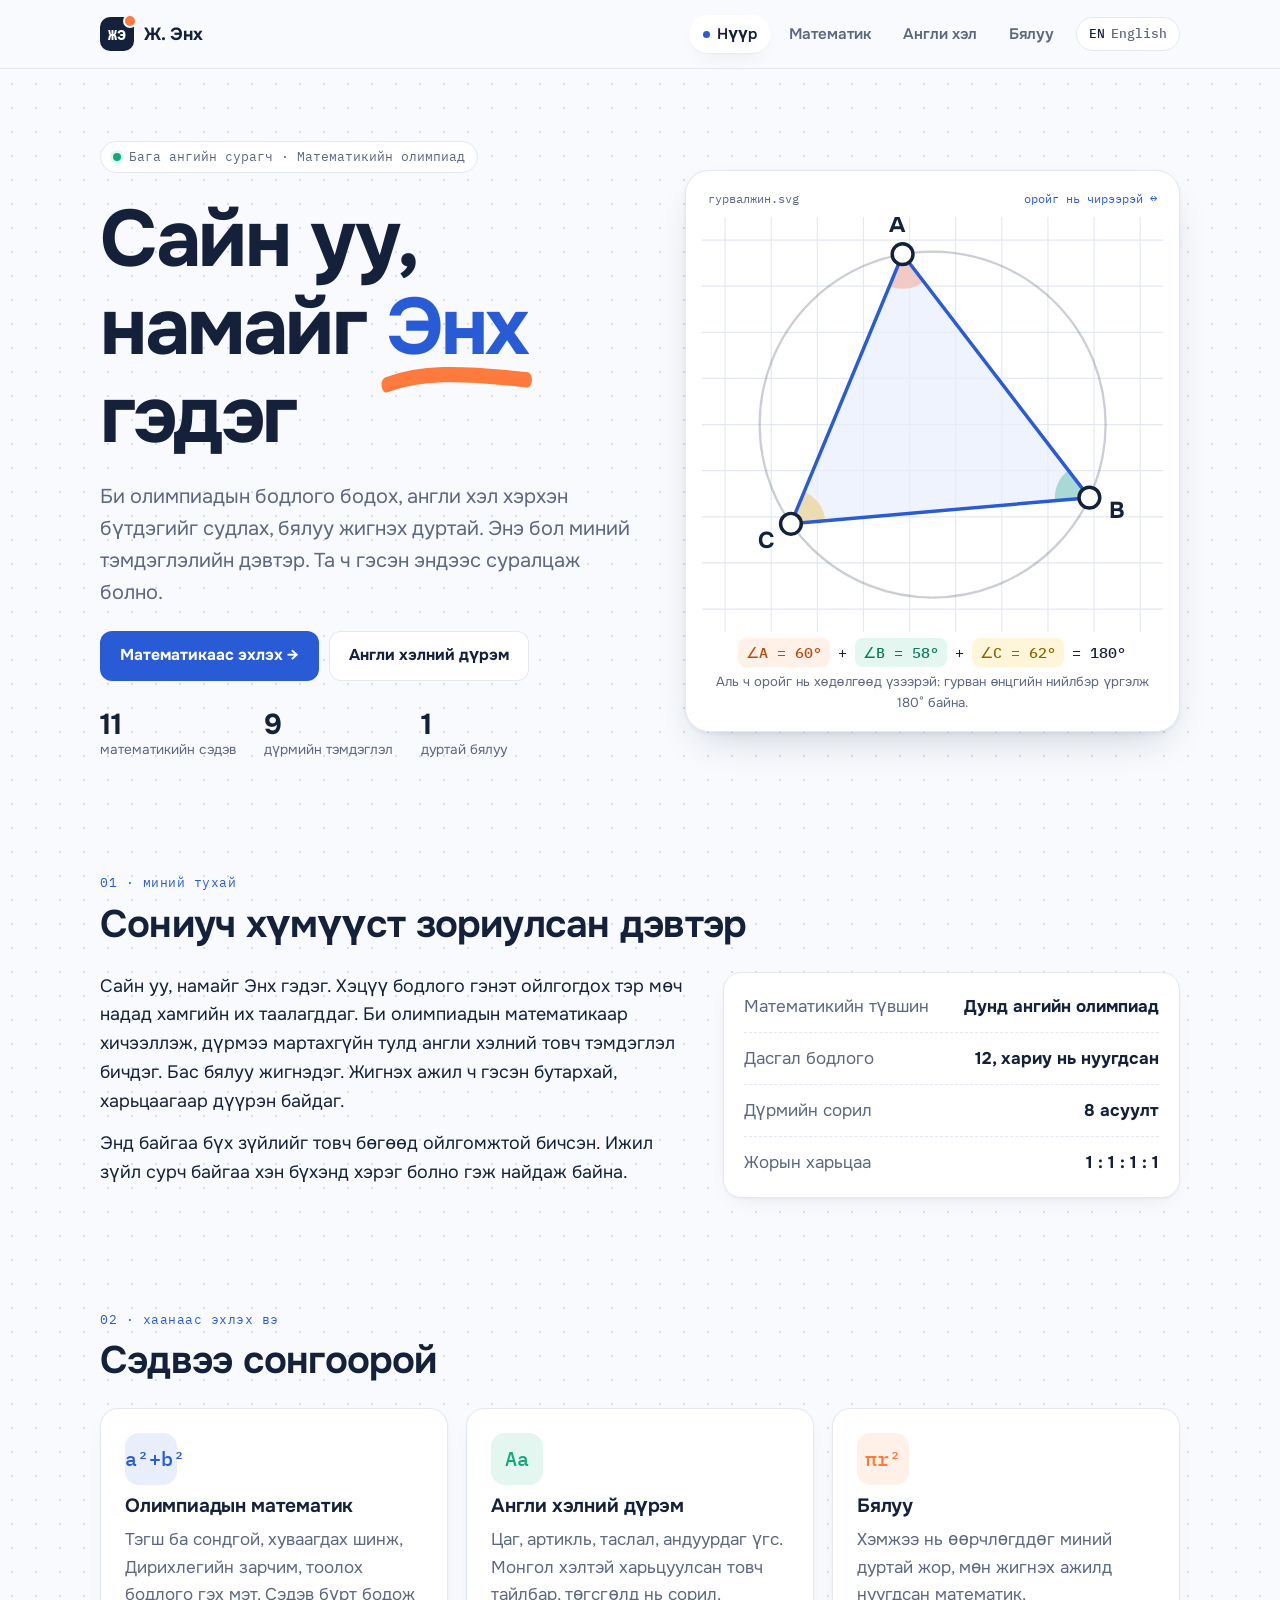
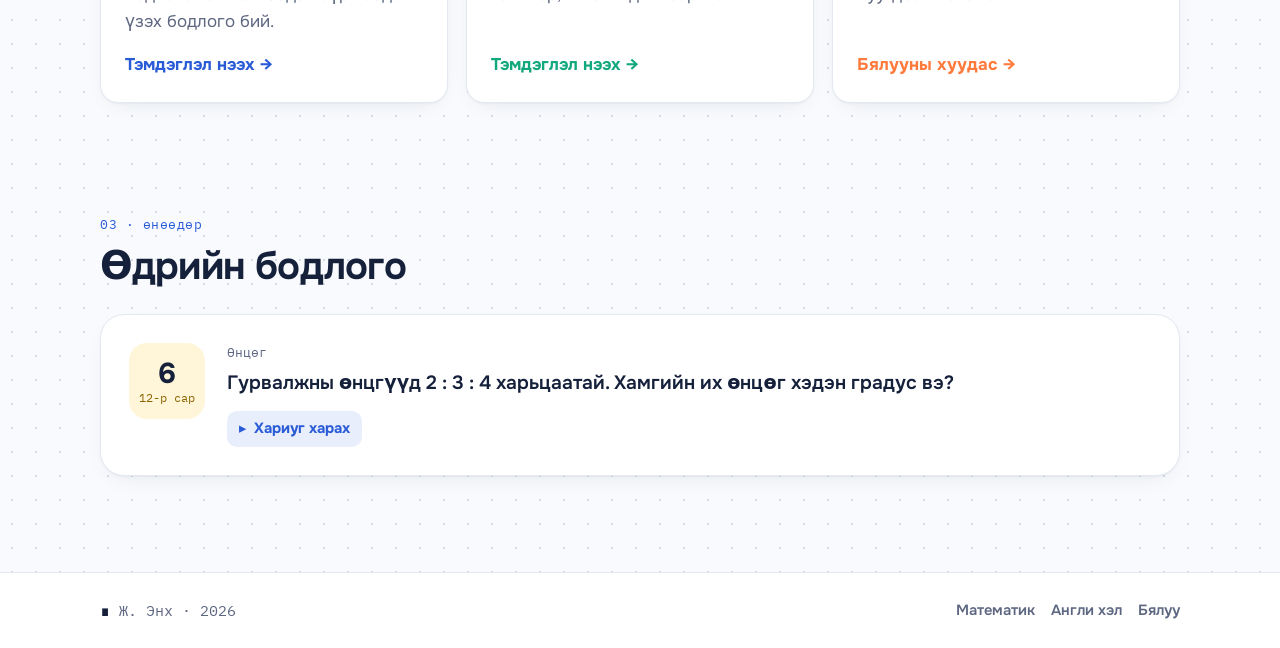
==== mn/index.html @ 2abfdd70 "Redesign as a bright geometry notebook and add Mongolian version - New light-only design: Bricolage " ====
<!doctype html>
<html lang="mn">
<head>
  <meta charset="utf-8">
  <meta name="viewport" content="width=device-width, initial-scale=1">
  <title>Ж. Энх</title>
  <meta name="description" content="Ж. Энх: олимпиадын математик, англи хэлний дүрэм, бялуу жигнэх.">
  <meta name="theme-color" content="#f8fafd">
  <link rel="preconnect" href="https://fonts.googleapis.com">
  <link rel="preconnect" href="https://fonts.gstatic.com" crossorigin>
  <link href="https://fonts.googleapis.com/css2?family=Onest:wght@400..800&family=IBM+Plex+Mono:wght@400;500&display=swap" rel="stylesheet">
  <link rel="icon" href="../favicon.svg" type="image/svg+xml">
  <link rel="stylesheet" href="../css/style.css">
  <link rel="alternate" hreflang="en" href="../index.html">
</head>
<body class="page-home">
  <header class="nav">
    <div class="wrap">
      <a class="brand" href="index.html"><span class="logo">ЖЭ</span>Ж. Энх</a>
      <div class="nav-right">
        <nav class="links" aria-label="Үндсэн цэс">
          <a href="index.html" aria-current="page">Нүүр</a>
          <a href="math.html">Математик</a>
          <a href="english.html">Англи хэл</a>
          <a href="bakery.html">Бялуу</a>
        </nav>
        <a class="lang" href="../index.html" hreflang="en" lang="en" title="Read in English">EN <b>English</b></a>
      </div>
    </div>
  </header>

  <main>
    <section class="hero">
      <div class="wrap">
        <div class="hero-copy">
          <span class="pill"><span class="dot"></span>Бага ангийн сурагч · Математикийн олимпиад</span>
          <h1>Сайн уу, намайг <span class="underline">Энх<svg viewBox="0 0 100 10" preserveAspectRatio="none" aria-hidden="true"><path pathLength="1" d="M2 7 C 25 2, 50 2, 98 5"/></svg></span> гэдэг</h1>
          <p class="lede">
            Би олимпиадын бодлого бодох, англи хэл хэрхэн бүтдэгийг судлах, бялуу жигнэх дуртай.
            Энэ бол миний тэмдэглэлийн дэвтэр. Та ч гэсэн эндээс суралцаж болно.
          </p>
          <div class="actions">
            <a class="btn accent" href="math.html">Математикаас эхлэх →</a>
            <a class="btn ghost" href="english.html">Англи хэлний дүрэм</a>
          </div>
          <div class="stats">
            <div><b>11</b><span>математикийн сэдэв</span></div>
            <div><b>9</b><span>дүрмийн тэмдэглэл</span></div>
            <div><b>1</b><span>дуртай бялуу</span></div>
          </div>
        </div>

        <figure class="playground" aria-labelledby="tri-cap">
          <div class="bar"><span>гурвалжин.svg</span><i>оройг нь чирээрэй ↔</i></div>
          <svg id="tri" viewBox="0 0 400 360" role="img" aria-describedby="tri-cap">
            <g class="grid" aria-hidden="true"></g>
            <circle class="circle" cx="200" cy="180" r="150" pathLength="1"/>
            <g class="arcs" aria-hidden="true"></g>
            <polygon class="shape" points=""/>
            <g class="handles"></g>
          </svg>
          <figcaption id="tri-cap">
            <div class="readout" aria-live="polite"></div>
            <p class="hint">Аль ч оройг нь хөдөлгөөд үзээрэй: гурван өнцгийн нийлбэр үргэлж 180° байна.</p>
          </figcaption>
        </figure>
      </div>
    </section>

    <section class="block" id="about">
      <div class="wrap">
        <span class="label">01 · миний тухай</span>
        <h2>Сониуч хүмүүст зориулсан дэвтэр</h2>
        <div class="about">
          <div>
            <p>Сайн уу, намайг Энх гэдэг. Хэцүү бодлого гэнэт ойлгогдох тэр мөч надад хамгийн их
              таалагддаг. Би олимпиадын математикаар хичээллэж, дүрмээ мартахгүйн тулд англи хэлний
              товч тэмдэглэл бичдэг. Бас бялуу жигнэдэг. Жигнэх ажил ч гэсэн бутархай, харьцаагаар дүүрэн байдаг.</p>
            <p>Энд байгаа бүх зүйлийг товч бөгөөд ойлгомжтой бичсэн. Ижил зүйл сурч байгаа хэн бүхэнд
              хэрэг болно гэж найдаж байна.</p>
          </div>
          <dl class="defs">
            <div><dt>Математикийн түвшин</dt><dd>Дунд ангийн олимпиад</dd></div>
            <div><dt>Дасгал бодлого</dt><dd>12, хариу нь нуугдсан</dd></div>
            <div><dt>Дүрмийн сорил</dt><dd>8 асуулт</dd></div>
            <div><dt>Жорын харьцаа</dt><dd>1 : 1 : 1 : 1</dd></div>
          </dl>
        </div>
      </div>
    </section>

    <section class="block" id="explore">
      <div class="wrap">
        <span class="label">02 · хаанаас эхлэх вэ</span>
        <h2>Сэдвээ сонгоорой</h2>
        <div class="cards">
          <a class="card math" href="math.html">
            <span class="icon">a²+b²</span>
            <h3>Олимпиадын математик</h3>
            <p>Тэгш ба сондгой, хуваагдах шинж, Дирихлегийн зарчим, тоолох бодлого гэх мэт. Сэдэв бүрт бодож үзэх бодлого бий.</p>
            <span class="go">Тэмдэглэл нээх</span>
          </a>
          <a class="card english" href="english.html">
            <span class="icon">Aa</span>
            <h3>Англи хэлний дүрэм</h3>
            <p>Цаг, артикль, таслал, андуурдаг үгс. Монгол хэлтэй харьцуулсан товч тайлбар, төгсгөлд нь сорил.</p>
            <span class="go">Тэмдэглэл нээх</span>
          </a>
          <a class="card bakery" href="bakery.html">
            <span class="icon">πr²</span>
            <h3>Бялуу</h3>
            <p>Хэмжээ нь өөрчлөгддөг миний дуртай жор, мөн жигнэх ажилд нуугдсан математик.</p>
            <span class="go">Бялууны хуудас</span>
          </a>
        </div>
      </div>
    </section>

    <section class="block" id="potd">
      <div class="wrap">
        <span class="label">03 · өнөөдөр</span>
        <h2>Өдрийн бодлого</h2>
        <div class="potd">
          <div class="day"><span><b id="potd-day">1</b><span id="potd-month">1-р сар</span></span></div>
          <div>
            <p class="topic" id="potd-topic"></p>
            <h3 id="potd-q"></h3>
            <details>
              <summary>Хариуг харах</summary>
              <div class="answer" id="potd-a"></div>
            </details>
          </div>
        </div>
      </div>
    </section>
  </main>

  <footer>
    <div class="wrap">
      <span class="qed"><b>∎</b> Ж. Энх · <span id="yr">2026</span></span>
      <nav aria-label="Доод цэс">
        <a href="math.html">Математик</a>
        <a href="english.html">Англи хэл</a>
        <a href="bakery.html">Бялуу</a>
      </nav>
    </div>
  </footer>

  <script src="../js/main.js"></script>
</body>
</html>
---- css/style.css ----
/* ============================================
   Enkh Jadamba: a bright geometry notebook
   ============================================ */

:root {
  --bg: #f8fafd;
  --surface: #ffffff;
  --ink: #15203b;
  --muted: #5d6781;
  --line: #e3e8f1;
  --dot: #d5dce8;

  --cobalt: #2a5bd7;
  --cobalt-soft: #e8eefc;
  --tangerine: #ff7a3d;
  --tangerine-soft: #fff0e8;
  --mint: #12a87e;
  --mint-soft: #e3f6ef;
  --sun: #f5b400;
  --sun-soft: #fff6d9;
  --berry: #e0457b;

  --accent: var(--cobalt);
  --accent-soft: var(--cobalt-soft);

  --radius: 18px;
  --shadow: 0 1px 2px rgba(21, 32, 59, .04), 0 8px 24px -12px rgba(21, 32, 59, .12);
  --shadow-lift: 0 2px 4px rgba(21, 32, 59, .05), 0 18px 40px -16px rgba(21, 32, 59, .22);

  --display: "Bricolage Grotesque", system-ui, sans-serif;
  --body: "Figtree", system-ui, sans-serif;
  --mono: "DM Mono", ui-monospace, monospace;

  color-scheme: light;
}
body.page-english { --accent: var(--mint); --accent-soft: var(--mint-soft); }
body.page-bakery { --accent: var(--tangerine); --accent-soft: var(--tangerine-soft); }

* { box-sizing: border-box; margin: 0; padding: 0; }
html { scroll-behavior: smooth; scroll-padding-top: 88px; }
body {
  font-family: var(--body);
  font-size: 17px;
  line-height: 1.6;
  color: var(--ink);
  background-color: var(--bg);
  background-image: radial-gradient(var(--dot) 1.2px, transparent 1.2px);
  background-size: 24px 24px;
  overflow-x: hidden;
}
::selection { background: var(--sun-soft); }
a { color: var(--accent); }
.mono { font-family: var(--mono); }

.wrap { max-width: 1120px; margin: 0 auto; padding: 0 20px; }

/* ---------- nav ---------- */
.nav {
  position: sticky;
  top: 0;
  z-index: 20;
  background: rgba(248, 250, 253, .82);
  backdrop-filter: saturate(1.4) blur(12px);
  -webkit-backdrop-filter: saturate(1.4) blur(12px);
  border-bottom: 1px solid var(--line);
}
.nav .wrap {
  display: flex;
  align-items: center;
  justify-content: space-between;
  gap: 10px 20px;
  min-height: 68px;
  flex-wrap: wrap;
}
.brand {
  display: flex;
  align-items: center;
  gap: 10px;
  font-family: var(--display);
  font-weight: 700;
  font-size: 1.1rem;
  color: var(--ink);
  text-decoration: none;
}
.brand .logo {
  width: 34px;
  height: 34px;
  border-radius: 10px;
  background: var(--ink);
  color: #fff;
  display: grid;
  place-items: center;
  font-family: var(--mono);
  font-size: .95rem;
  position: relative;
}
.brand .logo::after {
  content: "";
  position: absolute;
  right: -3px;
  top: -3px;
  width: 10px;
  height: 10px;
  border-radius: 50%;
  background: var(--tangerine);
  border: 2px solid var(--bg);
}
.links { display: flex; gap: 4px; flex-wrap: wrap; padding: 6px 0; }
.links a {
  font-weight: 600;
  font-size: .95rem;
  color: var(--muted);
  text-decoration: none;
  padding: 7px 14px;
  border-radius: 999px;
  transition: color .15s, background .15s;
}
.links a:hover { color: var(--ink); background: var(--surface); }
.links a[aria-current="page"] { color: var(--ink); background: var(--surface); box-shadow: var(--shadow); }
.links a[aria-current="page"]::before {
  content: "";
  display: inline-block;
  width: 7px;
  height: 7px;
  border-radius: 50%;
  background: var(--accent);
  margin-right: 7px;
  vertical-align: 1px;
}

/* ---------- shared bits ---------- */
.pill {
  display: inline-flex;
  align-items: center;
  gap: 8px;
  font-family: var(--mono);
  font-size: .8rem;
  color: var(--muted);
  background: var(--surface);
  border: 1px solid var(--line);
  border-radius: 999px;
  padding: 5px 12px;
}
.pill .dot { width: 8px; height: 8px; border-radius: 50%; background: var(--mint); box-shadow: 0 0 0 3px var(--mint-soft); }

h1, h2, h3 { font-family: var(--display); line-height: 1.1; letter-spacing: -0.02em; }
h1 { font-size: clamp(2.6rem, 7vw, 5rem); font-weight: 700; }
h2 { font-size: clamp(1.7rem, 3.6vw, 2.4rem); font-weight: 650; }
h3 { font-size: 1.2rem; font-weight: 650; letter-spacing: -0.01em; }

.underline { position: relative; white-space: nowrap; color: var(--cobalt); }
.underline svg {
  position: absolute;
  left: -2%;
  bottom: -0.18em;
  width: 104%;
  height: 0.32em;
  overflow: visible;
}
.underline path {
  fill: none;
  stroke: var(--tangerine);
  stroke-width: 6;
  stroke-linecap: round;
  stroke-dasharray: 1;
  stroke-dashoffset: 1;
  animation: draw 0.9s 0.4s cubic-bezier(.6, 0, .2, 1) forwards;
}
@keyframes draw { to { stroke-dashoffset: 0; } }

.lede { font-size: clamp(1.08rem, 2vw, 1.25rem); color: var(--muted); max-width: 540px; }

.btn {
  display: inline-flex;
  align-items: center;
  gap: 8px;
  font: inherit;
  font-weight: 700;
  font-size: .98rem;
  color: #fff;
  background: var(--ink);
  border: 0;
  border-radius: 12px;
  padding: 12px 20px;
  text-decoration: none;
  cursor: pointer;
  transition: transform .15s, box-shadow .15s, background .15s;
}
.btn:hover { transform: translateY(-2px); box-shadow: var(--shadow-lift); }
.btn.accent { background: var(--accent); }
.btn.ghost { background: var(--surface); color: var(--ink); box-shadow: inset 0 0 0 1px var(--line); }
.btn.small { padding: 8px 14px; font-size: .9rem; border-radius: 10px; }

.chip {
  font: inherit;
  font-weight: 600;
  font-size: .92rem;
  color: var(--ink);
  background: var(--surface);
  border: 1px solid var(--line);
  border-radius: 10px;
  padding: 7px 14px;
  cursor: pointer;
  transition: border-color .15s, background .15s, transform .15s;
}
.chip:hover { border-color: var(--accent); transform: translateY(-1px); }
.chip.right { background: var(--mint); border-color: var(--mint); color: #fff; }
.chip.wrong { background: var(--berry); border-color: var(--berry); color: #fff; }

/* ---------- home hero ---------- */
.hero { padding: clamp(40px, 8vh, 88px) 0 56px; }
.hero .wrap {
  display: grid;
  grid-template-columns: 1.1fr 1fr;
  gap: 40px;
  align-items: center;
}
.hero-copy { display: grid; gap: 22px; justify-items: start; }
.actions { display: flex; gap: 10px; flex-wrap: wrap; }
.stats { display: flex; gap: 28px; flex-wrap: wrap; padding-top: 8px; }
.stats div { display: grid; }
.stats b { font-family: var(--display); font-size: 1.8rem; line-height: 1; }
.stats span { font-size: .85rem; color: var(--muted); }

.playground {
  background: var(--surface);
  border: 1px solid var(--line);
  border-radius: 24px;
  box-shadow: var(--shadow-lift);
  padding: 16px 16px 18px;
  position: relative;
}
.playground .bar {
  display: flex;
  justify-content: space-between;
  align-items: center;
  font-family: var(--mono);
  font-size: .78rem;
  color: var(--muted);
  padding: 2px 6px 8px;
}
.playground .bar i { font-style: normal; color: var(--cobalt); }
#tri { width: 100%; height: auto; display: block; touch-action: none; user-select: none; }
#tri .grid line { stroke: var(--line); stroke-width: 1; }
#tri .circle {
  fill: none;
  stroke: var(--ink);
  stroke-opacity: .22;
  stroke-width: 2;
  stroke-dasharray: 1;
  stroke-dashoffset: 1;
  animation: draw 1.1s .1s cubic-bezier(.6, 0, .2, 1) forwards;
}
#tri .shape {
  fill: var(--cobalt-soft);
  fill-opacity: .7;
  stroke: var(--cobalt);
  stroke-width: 3;
  stroke-linejoin: round;
}
#tri .arc { stroke: none; }
#tri .arc.a { fill: var(--tangerine); }
#tri .arc.b { fill: var(--mint); }
#tri .arc.c { fill: var(--sun); }
#tri .handle { cursor: grab; outline: none; }
#tri .handle circle.hit { fill: transparent; }
#tri .handle circle.ring { fill: #fff; stroke: var(--ink); stroke-width: 3; transition: r .15s; }
#tri .handle:hover circle.ring, #tri .handle:focus-visible circle.ring, #tri .handle.dragging circle.ring { r: 11; stroke: var(--cobalt); }
#tri .handle.dragging { cursor: grabbing; }
#tri text { font-family: var(--display); font-weight: 700; font-size: 20px; fill: var(--ink); }
.readout {
  display: flex;
  flex-wrap: wrap;
  justify-content: center;
  align-items: center;
  gap: 6px 8px;
  font-family: var(--mono);
  font-size: .92rem;
  padding-top: 6px;
}
.readout .t { padding: 3px 8px; border-radius: 8px; font-weight: 500; }
.readout .a { background: var(--tangerine-soft); color: #b84a12; }
.readout .b { background: var(--mint-soft); color: #0b7a5b; }
.readout .c { background: var(--sun-soft); color: #8a6500; }
.readout .sum { font-weight: 500; color: var(--ink); }
.hint { text-align: center; font-size: .82rem; color: var(--muted); margin-top: 4px; }

/* ---------- home sections ---------- */
.block { padding: 56px 0; }
.label {
  font-family: var(--mono);
  font-size: .8rem;
  color: var(--accent);
  letter-spacing: .04em;
  margin-bottom: 10px;
  display: block;
}
.block h2 { margin-bottom: 26px; }

.about {
  display: grid;
  grid-template-columns: 1.3fr 1fr;
  gap: 28px;
  align-items: start;
}
.about p { font-size: 1.12rem; }
.about p + p { margin-top: 14px; }
.defs {
  background: var(--surface);
  border: 1px solid var(--line);
  border-radius: var(--radius);
  padding: 8px 20px;
  box-shadow: var(--shadow);
}
.defs div { display: flex; justify-content: space-between; gap: 16px; padding: 12px 0; border-top: 1px dashed var(--line); }
.defs div:first-child { border-top: 0; }
.defs dt { color: var(--muted); }
.defs dd { font-weight: 700; text-align: right; }

.cards { display: grid; grid-template-columns: repeat(3, 1fr); gap: 18px; }
.card {
  --c: var(--cobalt);
  --cs: var(--cobalt-soft);
  display: flex;
  flex-direction: column;
  gap: 10px;
  background: var(--surface);
  border: 1px solid var(--line);
  border-radius: var(--radius);
  padding: 24px;
  color: inherit;
  text-decoration: none;
  box-shadow: var(--shadow);
  transition: transform .2s, box-shadow .2s;
  position: relative;
  overflow: hidden;
}
a.card:hover { transform: translateY(-4px); box-shadow: var(--shadow-lift); }
.card .icon {
  width: 52px;
  height: 52px;
  border-radius: 14px;
  background: var(--cs);
  color: var(--c);
  display: grid;
  place-items: center;
  font-family: var(--mono);
  font-weight: 500;
  font-size: 1.25rem;
}
.card p { color: var(--muted); }
.card .go { margin-top: auto; padding-top: 6px; font-weight: 700; color: var(--c); }
.card .go::after { content: " →"; transition: margin .2s; }
a.card:hover .go::after { margin-left: 4px; }
.card.math { --c: var(--cobalt); --cs: var(--cobalt-soft); }
.card.english { --c: var(--mint); --cs: var(--mint-soft); }
.card.bakery { --c: var(--tangerine); --cs: var(--tangerine-soft); }
.card.sun { --c: #b98700; --cs: var(--sun-soft); }

.potd {
  display: grid;
  grid-template-columns: auto 1fr;
  gap: 22px;
  align-items: start;
  background: var(--surface);
  border: 1px solid var(--line);
  border-radius: 24px;
  padding: 28px;
  box-shadow: var(--shadow);
}
.potd .day {
  width: 76px;
  height: 76px;
  border-radius: 18px;
  background: var(--sun-soft);
  color: #8a6500;
  display: grid;
  place-items: center;
  text-align: center;
  font-family: var(--mono);
  font-size: .72rem;
  line-height: 1.2;
}
.potd .day b { display: block; font-family: var(--display); font-size: 1.8rem; color: var(--ink); }
.potd h3 { font-family: var(--body); font-weight: 600; font-size: 1.2rem; letter-spacing: 0; line-height: 1.45; }
.potd .topic { font-family: var(--mono); font-size: .8rem; color: var(--muted); margin-bottom: 6px; }

/* ---------- reveal (details) ---------- */
details { margin-top: 14px; }
details summary {
  display: inline-flex;
  align-items: center;
  gap: 8px;
  cursor: pointer;
  font-weight: 700;
  font-size: .92rem;
  color: var(--accent);
  background: var(--accent-soft);
  border-radius: 10px;
  padding: 6px 12px;
  list-style: none;
  user-select: none;
}
details summary::-webkit-details-marker { display: none; }
details summary::before { content: "▸"; transition: transform .2s; }
details[open] summary::before { transform: rotate(90deg); }
details .answer { margin-top: 12px; padding: 14px 16px; border-radius: 12px; background: var(--bg); border: 1px solid var(--line); }

/* ---------- sub pages ---------- */
.page-hero { padding: 52px 0 36px; }
.page-hero .wrap { display: grid; gap: 16px; justify-items: start; }
.page-hero h1 { font-size: clamp(2.4rem, 6vw, 4rem); }
.page-hero h1 span { color: var(--accent); }

.doc {
  display: grid;
  grid-template-columns: 230px 1fr;
  gap: 40px;
  align-items: start;
  padding-bottom: 40px;
}
.side {
  position: sticky;
  top: 92px;
  display: grid;
  gap: 14px;
}
.side ol { list-style: none; display: grid; gap: 2px; }
.side a {
  display: flex;
  gap: 10px;
  align-items: baseline;
  padding: 7px 12px;
  border-radius: 10px;
  color: var(--muted);
  text-decoration: none;
  font-weight: 600;
  font-size: .95rem;
  transition: background .15s, color .15s;
}
.side a .n { font-family: var(--mono); font-size: .75rem; font-weight: 400; color: var(--muted); min-width: 1.6em; }
.side a:hover { color: var(--ink); background: var(--surface); }
.side a.active { color: var(--accent); background: var(--accent-soft); }
.side a.active .n { color: var(--accent); }

.content { display: grid; gap: 22px; min-width: 0; }
.doc > *, .content > *, .bakery-grid > * { min-width: 0; }
.lesson {
  background: var(--surface);
  border: 1px solid var(--line);
  border-radius: 22px;
  padding: clamp(22px, 3.5vw, 34px);
  box-shadow: var(--shadow);
}
.lesson h2 {
  display: flex;
  align-items: center;
  gap: 14px;
  font-size: clamp(1.45rem, 3vw, 1.9rem);
  margin-bottom: 16px;
}
.lesson h2 .num {
  flex-shrink: 0;
  font-family: var(--mono);
  font-size: .85rem;
  font-weight: 500;
  letter-spacing: 0;
  color: var(--accent);
  background: var(--accent-soft);
  border-radius: 9px;
  padding: 5px 9px;
}
.lesson > p { margin-top: 12px; }
.lesson ul, .lesson ol { padding-left: 1.3em; margin-top: 12px; }
.lesson li { margin: 6px 0; }
.lesson li::marker { color: var(--accent); font-weight: 700; }

code, .m {
  font-family: var(--mono);
  font-size: .9em;
  color: var(--ink);
  background: var(--bg);
  border: 1px solid var(--line);
  border-radius: 6px;
  padding: 1px 6px;
}
.key {
  position: relative;
  margin-top: 16px;
  padding: 16px 18px 16px 18px;
  border-radius: 14px;
  background: var(--accent-soft);
  line-height: 1.9;
}
.key::before {
  content: "Key idea";
  display: block;
  font-family: var(--mono);
  font-size: .75rem;
  line-height: 1.4;
  color: var(--accent);
  margin-bottom: 4px;
}
.key .m { background: var(--surface); border-color: transparent; }

.problem {
  margin-top: 18px;
  padding: 18px 20px;
  border-radius: 14px;
  border: 1.5px dashed var(--line);
}
.problem .label { display: inline; font-size: .8rem; color: var(--tangerine); margin: 0 6px 0 0; }

.table-scroll { overflow-x: auto; margin-top: 14px; border: 1px solid var(--line); border-radius: 14px; }
table { border-collapse: collapse; width: 100%; font-size: .97rem; }
th, td { padding: 11px 14px; text-align: left; vertical-align: top; border-top: 1px solid var(--line); }
tr:first-child th, tr:first-child td { border-top: 0; }
tr:first-child th { background: var(--bg); font-family: var(--mono); font-size: .78rem; font-weight: 500; color: var(--muted); }
tbody th { font-weight: 700; }
td + td, th + th, th + td { border-left: 1px solid var(--line); }
.good { color: var(--mint); font-weight: 700; }
.bad { color: var(--berry); font-weight: 700; text-decoration: line-through; }

/* quiz */
.quiz-q { padding: 16px 0; border-top: 1px dashed var(--line); }
.quiz-q:first-child { border-top: 0; padding-top: 4px; }
.quiz-q p { font-weight: 600; margin-bottom: 10px; }
.quiz-q .opts { display: flex; gap: 8px; flex-wrap: wrap; }
.score {
  margin-top: 14px;
  font-family: var(--mono);
  font-size: .95rem;
}
.score:empty { display: none; }
.score { display: inline-block; background: var(--accent-soft); color: var(--accent); padding: 6px 12px; border-radius: 10px; }

/* ---------- bakery ---------- */
.bakery-grid { display: grid; gap: 22px; padding-bottom: 40px; }
.recipe { display: grid; grid-template-columns: 1fr 1fr; gap: 28px; align-items: start; }
.recipe h3 { margin-bottom: 8px; }
.scaler {
  display: flex;
  align-items: center;
  gap: 10px;
  margin: 16px 0 4px;
}
.scaler .n {
  font-family: var(--display);
  font-size: 1.6rem;
  font-weight: 700;
  min-width: 2.2ch;
  text-align: center;
}
.scaler .chip { width: 38px; height: 38px; padding: 0; font-size: 1.15rem; }
.steps { counter-reset: s; list-style: none; padding: 0 !important; display: grid; gap: 10px; margin-top: 0 !important; }
.steps li {
  counter-increment: s;
  display: grid;
  grid-template-columns: 32px 1fr;
  gap: 12px;
  align-items: start;
  margin: 0 !important;
}
.steps li::before {
  content: counter(s);
  width: 32px;
  height: 32px;
  border-radius: 10px;
  background: var(--accent-soft);
  color: var(--accent);
  font-family: var(--mono);
  display: grid;
  place-items: center;
  font-size: .9rem;
}
.mini-cards { display: grid; grid-template-columns: repeat(2, 1fr); gap: 16px; margin-top: 4px; }
.mini-cards .card { padding: 20px; }
.mini-cards .icon { width: auto; padding: 0 12px; height: 40px; font-size: 1rem; justify-self: start; align-self: start; }
.soon {
  margin-top: 6px;
  display: grid;
  place-items: center;
  gap: 6px;
  text-align: center;
  padding: 44px 20px;
  border: 1.5px dashed var(--line);
  border-radius: 16px;
  color: var(--muted);
}
.soon b { font-family: var(--display); font-size: 1.3rem; color: var(--ink); }

/* ---------- footer ---------- */
footer { border-top: 1px solid var(--line); background: var(--surface); margin-top: 40px; }
footer .wrap {
  display: flex;
  justify-content: space-between;
  align-items: center;
  flex-wrap: wrap;
  gap: 10px;
  padding-top: 26px;
  padding-bottom: 26px;
  font-size: .92rem;
  color: var(--muted);
}
footer .qed { font-family: var(--mono); }
footer .qed b { color: var(--ink); }
footer nav { display: flex; gap: 16px; }
footer nav a { color: var(--muted); text-decoration: none; font-weight: 600; }
footer nav a:hover { color: var(--ink); }

/* ---------- responsive ---------- */
@media (max-width: 920px) {
  .hero .wrap { grid-template-columns: 1fr; }
  .playground { max-width: 520px; width: 100%; justify-self: center; }
  .cards { grid-template-columns: 1fr 1fr; }
  .about, .recipe { grid-template-columns: 1fr; }
  .doc { grid-template-columns: 1fr; gap: 20px; }
  .side { position: static; }
  .side ol { display: flex; gap: 6px; overflow-x: auto; padding-bottom: 4px; }
  .side a { white-space: nowrap; background: var(--surface); border: 1px solid var(--line); }
}
@media (max-width: 600px) {
  body { font-size: 16px; }
  .cards, .mini-cards { grid-template-columns: 1fr; }
  .potd { grid-template-columns: 1fr; padding: 22px; }
  .nav .wrap { padding-top: 6px; }
  .links a { padding: 6px 10px; }
}
@media (prefers-reduced-motion: reduce) {
  html { scroll-behavior: auto; }
  *, *::before, *::after { animation-duration: .001s !important; animation-delay: 0s !important; transition: none !important; }
}

/* ---------- Mongolian (Cyrillic) pages ---------- */
html:lang(mn) {
  --display: "Onest", system-ui, sans-serif;
  --body: "Onest", system-ui, sans-serif;
  --mono: "IBM Plex Mono", ui-monospace, monospace;
}
html:lang(mn) h1 { letter-spacing: -0.03em; }
html:lang(mn) .key::before { content: "Гол санаа"; }
.en {
  font-family: var(--mono);
  font-size: .78em;
  color: var(--muted);
  margin-left: 4px;
}
.note {
  margin-top: 14px;
  padding: 12px 16px;
  border-radius: 12px;
  background: var(--sun-soft);
  font-size: .97rem;
}
.note::before { content: "MN ↔ EN · "; font-family: var(--mono); font-size: .78rem; color: #8a6500; }

/* language switch */
.nav-right { display: flex; align-items: center; gap: 8px; flex-wrap: wrap; }
.lang {
  display: inline-flex;
  align-items: center;
  gap: 6px;
  font-family: var(--mono);
  font-size: .8rem;
  font-weight: 500;
  color: var(--ink);
  text-decoration: none;
  border: 1px solid var(--line);
  background: var(--surface);
  border-radius: 999px;
  padding: 6px 12px;
  transition: border-color .15s;
}
.lang:hover { border-color: var(--accent); }
.lang b { font-weight: 500; color: var(--muted); }
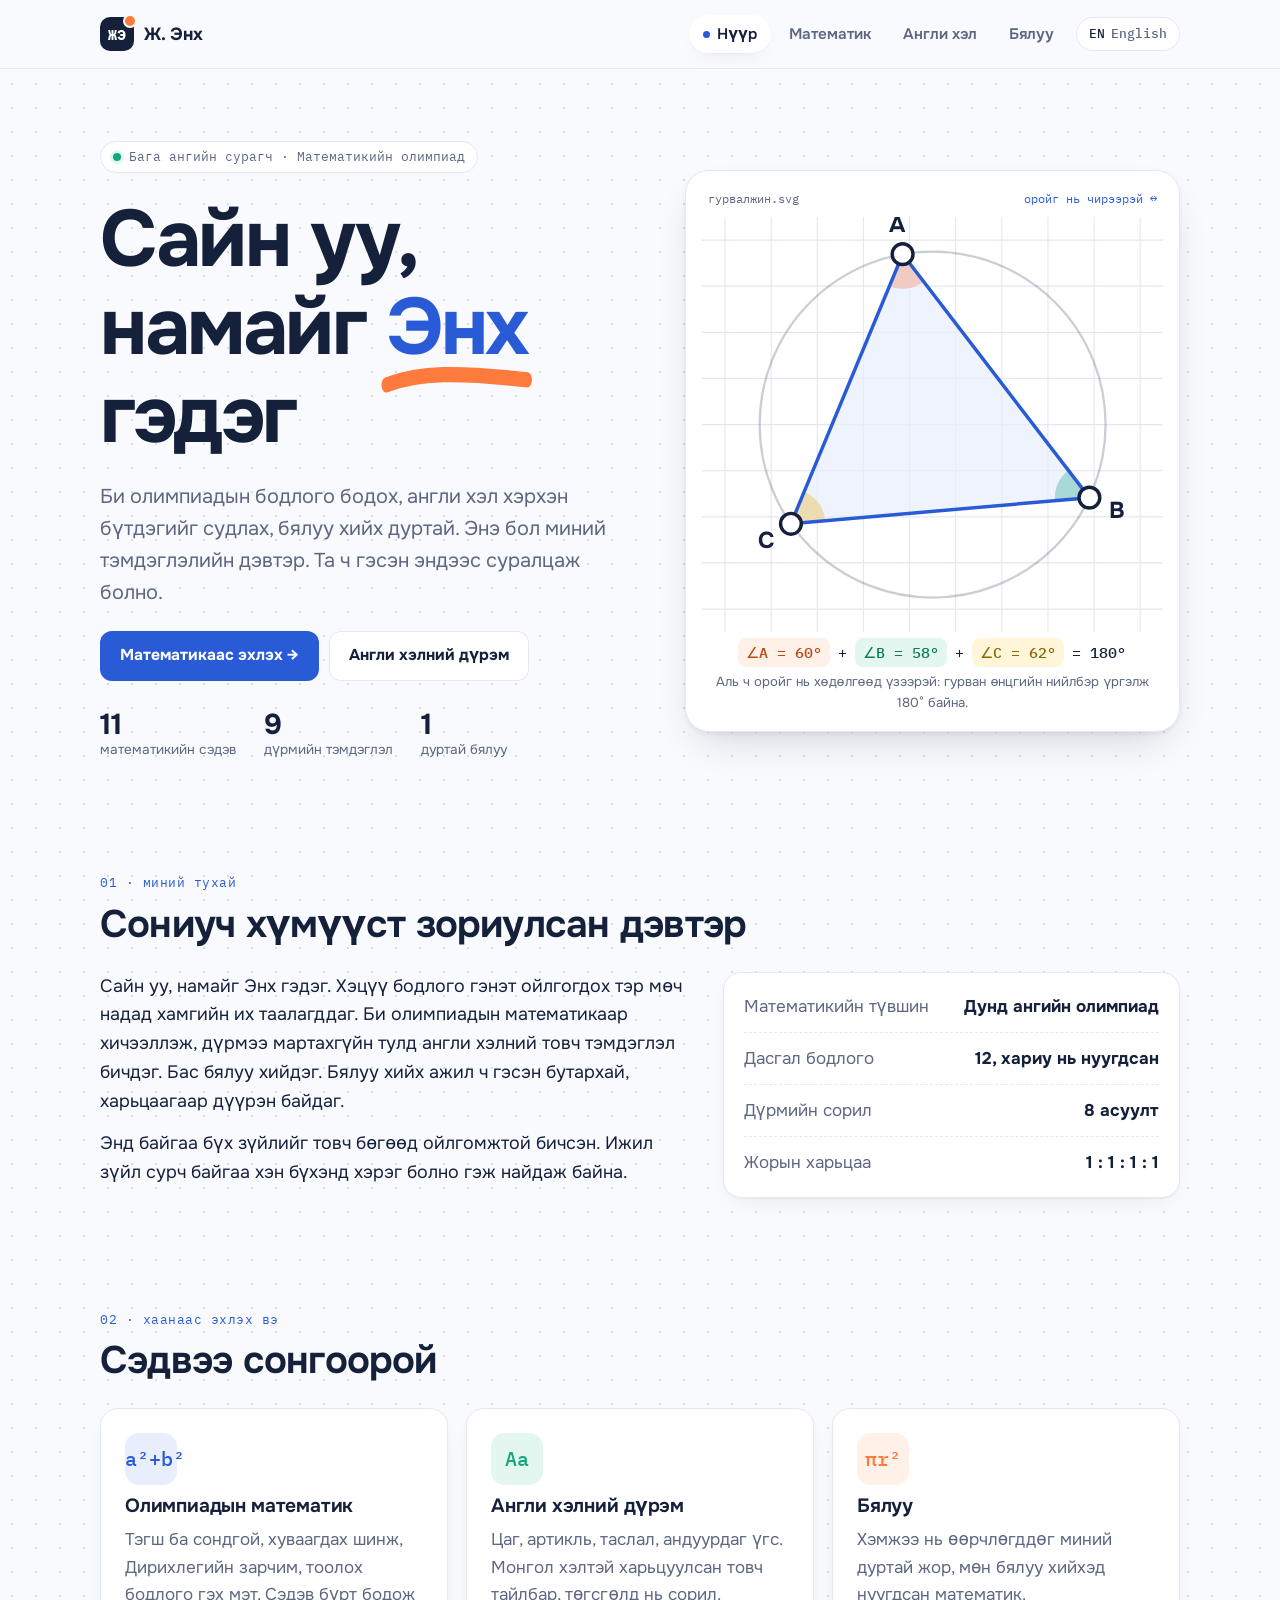
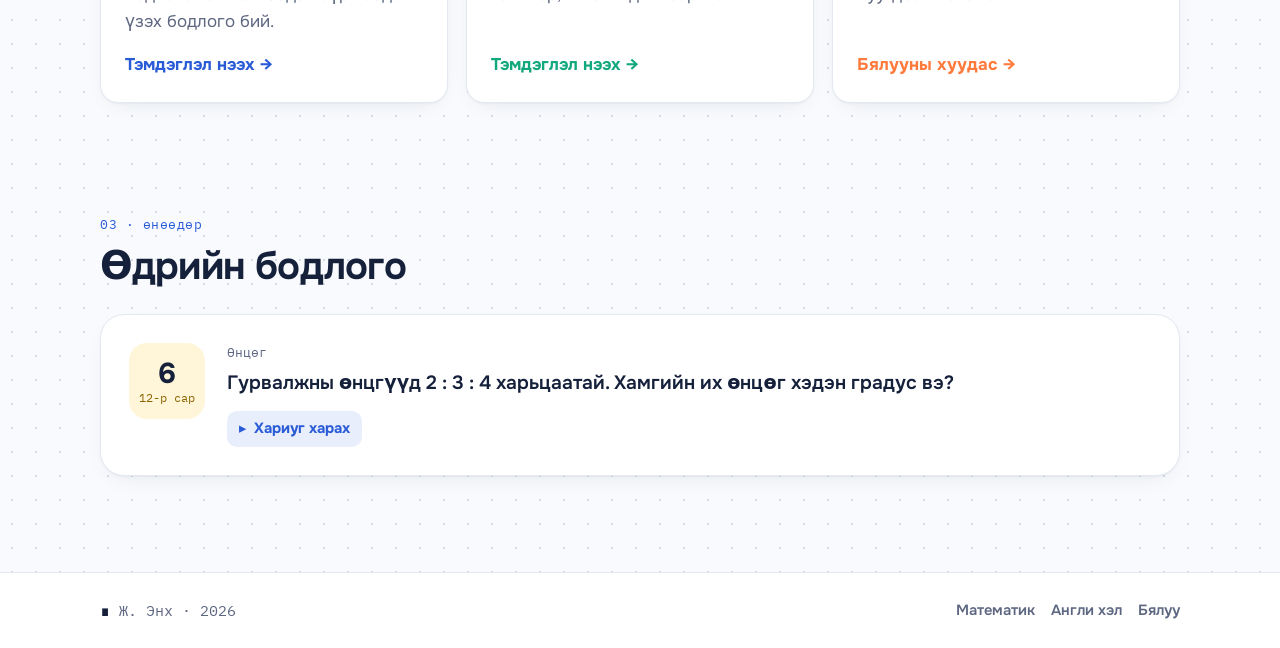
==== commit 066ff69f: "Use бялуу хийх instead of бялуу жигнэх in Mongolian text Co-Authored-By: Claude Opus 5.5 <noreply@an" ====
--- a/mn/index.html
+++ b/mn/index.html
@@ -4,7 +4,7 @@
   <meta charset="utf-8">
   <meta name="viewport" content="width=device-width, initial-scale=1">
   <title>Ж. Энх</title>
-  <meta name="description" content="Ж. Энх: олимпиадын математик, англи хэлний дүрэм, бялуу жигнэх.">
+  <meta name="description" content="Ж. Энх: олимпиадын математик, англи хэлний дүрэм, бялуу хийх.">
   <meta name="theme-color" content="#f8fafd">
   <link rel="preconnect" href="https://fonts.googleapis.com">
   <link rel="preconnect" href="https://fonts.gstatic.com" crossorigin>
@@ -36,7 +36,7 @@
           <span class="pill"><span class="dot"></span>Бага ангийн сурагч · Математикийн олимпиад</span>
           <h1>Сайн уу, намайг <span class="underline">Энх<svg viewBox="0 0 100 10" preserveAspectRatio="none" aria-hidden="true"><path pathLength="1" d="M2 7 C 25 2, 50 2, 98 5"/></svg></span> гэдэг</h1>
           <p class="lede">
-            Би олимпиадын бодлого бодох, англи хэл хэрхэн бүтдэгийг судлах, бялуу жигнэх дуртай.
+            Би олимпиадын бодлого бодох, англи хэл хэрхэн бүтдэгийг судлах, бялуу хийх дуртай.
             Энэ бол миний тэмдэглэлийн дэвтэр. Та ч гэсэн эндээс суралцаж болно.
           </p>
           <div class="actions">
@@ -75,7 +75,7 @@
           <div>
             <p>Сайн уу, намайг Энх гэдэг. Хэцүү бодлого гэнэт ойлгогдох тэр мөч надад хамгийн их
               таалагддаг. Би олимпиадын математикаар хичээллэж, дүрмээ мартахгүйн тулд англи хэлний
-              товч тэмдэглэл бичдэг. Бас бялуу жигнэдэг. Жигнэх ажил ч гэсэн бутархай, харьцаагаар дүүрэн байдаг.</p>
+              товч тэмдэглэл бичдэг. Бас бялуу хийдэг. Бялуу хийх ажил ч гэсэн бутархай, харьцаагаар дүүрэн байдаг.</p>
             <p>Энд байгаа бүх зүйлийг товч бөгөөд ойлгомжтой бичсэн. Ижил зүйл сурч байгаа хэн бүхэнд
               хэрэг болно гэж найдаж байна.</p>
           </div>
@@ -109,7 +109,7 @@
           <a class="card bakery" href="bakery.html">
             <span class="icon">πr²</span>
             <h3>Бялуу</h3>
-            <p>Хэмжээ нь өөрчлөгддөг миний дуртай жор, мөн жигнэх ажилд нуугдсан математик.</p>
+            <p>Хэмжээ нь өөрчлөгддөг миний дуртай жор, мөн бялуу хийхэд нуугдсан математик.</p>
             <span class="go">Бялууны хуудас</span>
           </a>
         </div>
